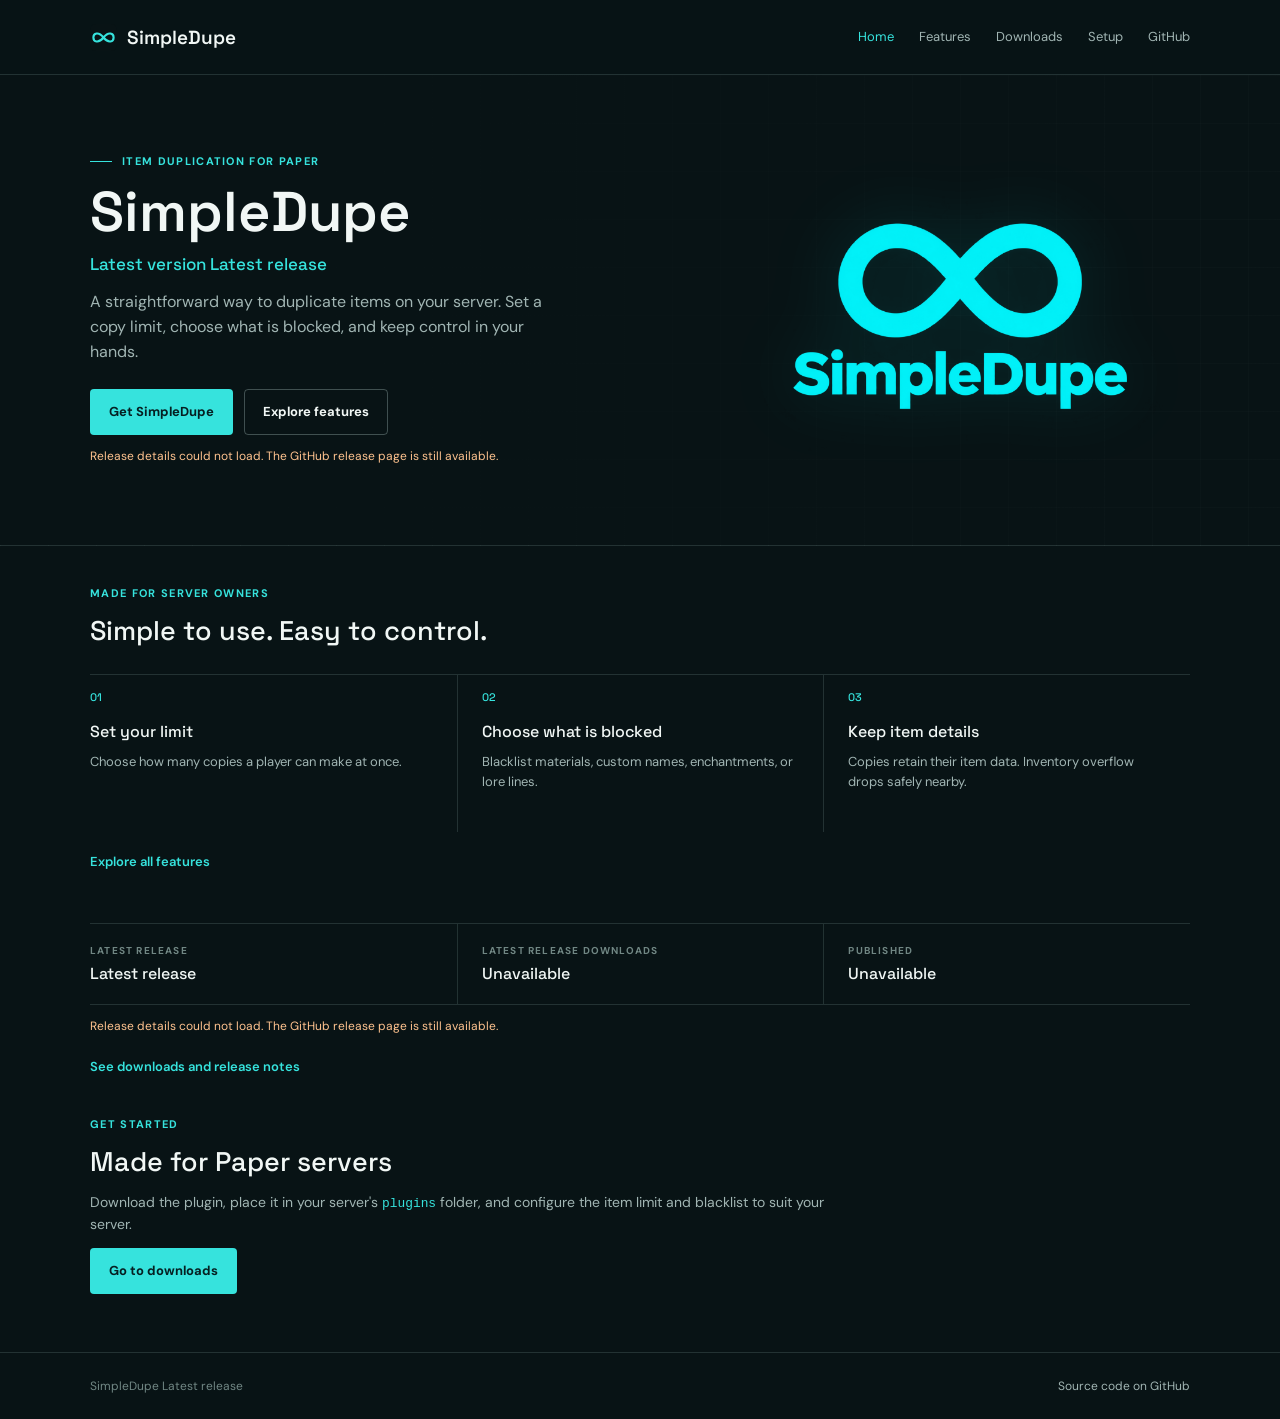
==== website/index.html @ 4b4e426a "Website" ====
<!doctype html>
<html lang="en">
<head>
  <meta charset="utf-8">
  <meta name="viewport" content="width=device-width, initial-scale=1">
  <meta name="theme-color" content="#081315">
  <meta name="description" content="SimpleDupe is a configurable Paper plugin for duplicating items with limits and detailed blacklists.">
  <title>SimpleDupe | Item duplication for Paper</title>
  <link rel="icon" type="image/svg+xml" href="favicon.svg">
  <link rel="preconnect" href="https://fonts.googleapis.com">
  <link rel="preconnect" href="https://fonts.gstatic.com" crossorigin>
  <link href="https://fonts.googleapis.com/css2?family=DM+Sans:wght@400;500;600;700&family=Space+Grotesk:wght@400;500;600;700&display=swap" rel="stylesheet">
  <link rel="stylesheet" href="styles.css">
</head>
<body>
  <header class="site-header">
    <nav class="site-nav container" aria-label="Main navigation">
      <a class="brand" href="index.html" aria-label="SimpleDupe home"><img class="brand-icon" src="favicon.svg" alt=""><span>SimpleDupe</span></a>
      <div class="nav-links">
        <a href="index.html" aria-current="page">Home</a>
        <a href="features.html">Features</a>
        <a href="download.html">Downloads</a>
        <a href="setup.html">Setup</a>
        <a href="https://github.com/skitmc/SimpleDupe" target="_blank" rel="noopener noreferrer">GitHub</a>
      </div>
    </nav>
  </header>

  <main>
    <section class="home-hero">
      <span class="shooting-star star-one" aria-hidden="true"></span>
      <span class="shooting-star star-two" aria-hidden="true"></span>
      <span class="shooting-star star-three" aria-hidden="true"></span>
      <div class="hero-inner container">
        <div class="hero-copy">
          <p class="eyebrow">Item duplication for Paper</p>
          <h1>SimpleDupe</h1>
          <p class="release-version">Latest version <span data-release-version>Loading...</span></p>
          <p class="hero-lede">A straightforward way to duplicate items on your server. Set a copy limit, choose what is blocked, and keep control in your hands.</p>
          <div class="hero-actions">
            <a class="button button-primary" href="download.html">Get SimpleDupe</a>
            <a class="button button-secondary" href="features.html">Explore features</a>
          </div>
          <p class="release-status" data-release-status role="status" aria-live="polite">Loading release details...</p>
        </div>
        <img class="hero-art" src="../assets/simpledupe-logo.png" alt="SimpleDupe cyan infinity logo">
      </div>
    </section>

    <section class="home-highlights container" aria-labelledby="highlights-title">
      <div class="section-heading">
        <p class="section-kicker">Made for server owners</p>
        <h2 id="highlights-title">Simple to use. Easy to control.</h2>
      </div>
      <div class="feature-grid">
        <article class="feature">
          <span class="feature-index">01</span>
          <h3>Set your limit</h3>
          <p>Choose how many copies a player can make at once.</p>
        </article>
        <article class="feature">
          <span class="feature-index">02</span>
          <h3>Choose what is blocked</h3>
          <p>Blacklist materials, custom names, enchantments, or lore lines.</p>
        </article>
        <article class="feature">
          <span class="feature-index">03</span>
          <h3>Keep item details</h3>
          <p>Copies retain their item data. Inventory overflow drops safely nearby.</p>
        </article>
      </div>
      <a class="inline-link" href="features.html">Explore all features</a>
    </section>

    <section class="container" aria-label="Latest release overview">
      <div class="metrics">
        <div class="metric"><span class="metric-label">Latest release</span><span class="metric-value" data-release-version>Loading...</span></div>
        <div class="metric"><span class="metric-label">Latest release downloads</span><span class="metric-value" data-release-downloads>Loading...</span></div>
        <div class="metric"><span class="metric-label">Published</span><span class="metric-value" data-release-date>Loading...</span></div>
      </div>
      <p class="release-status" data-release-status role="status" aria-live="polite">Loading release details...</p>
      <a class="inline-link" href="download.html">See downloads and release notes</a>
    </section>

    <section class="content-section container">
      <p class="section-kicker">Get started</p>
      <h2>Made for Paper servers</h2>
      <div class="content-copy"><p>Download the plugin, place it in your server's <code>plugins</code> folder, and configure the item limit and blacklist to suit your server.</p></div>
      <a class="button button-primary" href="download.html">Go to downloads</a>
    </section>
  </main>

  <footer class="site-footer">
    <div class="footer-inner container"><span>SimpleDupe <span data-release-version>Latest release</span></span><a href="https://github.com/skitmc/SimpleDupe" target="_blank" rel="noopener noreferrer">Source code on GitHub</a></div>
  </footer>
  <script src="site.js" defer></script>
</body>
</html>
---- website/styles.css ----
:root {
  color-scheme: dark;
  --night: #081315;
  --surface: #0d1c1f;
  --ink: #f1f7f5;
  --muted: #a1b5b3;
  --faint: #718784;
  --cyan: #36e3dd;
  --rule: rgba(188, 225, 222, .15);
  --display: "Space Grotesk", "Avenir Next", sans-serif;
  --body: "DM Sans", "Avenir Next", sans-serif;
}

* { box-sizing: border-box; }
html { scroll-behavior: smooth; }
body {
  margin: 0;
  background: var(--night);
  color: var(--ink);
  font: 16px/1.55 var(--body);
}
a { color: inherit; }
.container { width: min(1100px, calc(100% - 48px)); margin-inline: auto; }
h1, h2, h3, p { margin-top: 0; }
h1, h2, h3 { font-family: var(--display); }

.site-header {
  position: relative;
  z-index: 2;
  border-bottom: 1px solid var(--rule);
  background: rgba(8, 19, 21, .96);
}
.site-nav {
  min-height: 74px;
  display: flex;
  align-items: center;
  justify-content: space-between;
  gap: 24px;
}
.brand {
  display: inline-flex;
  align-items: center;
  gap: 10px;
  flex: 0 0 auto;
  font: 600 19px/1 var(--display);
  text-decoration: none;
}
.brand-icon { width: 27px; height: 27px; display: block; }
.nav-links { display: flex; align-items: center; gap: 25px; }
.nav-links a {
  padding-block: 8px;
  color: var(--muted);
  font-size: 13px;
  text-decoration: none;
  transition: color .18s ease;
}
.nav-links a:hover, .nav-links a:focus-visible, .nav-links a[aria-current="page"] { color: var(--cyan); }

.home-hero {
  position: relative;
  overflow: hidden;
  border-bottom: 1px solid var(--rule);
  background-color: var(--night);
  background-image:
    linear-gradient(rgba(180, 223, 219, .035) 1px, transparent 1px),
    linear-gradient(90deg, rgba(180, 223, 219, .035) 1px, transparent 1px);
  background-size: 48px 48px;
}
.home-hero::after {
  position: absolute;
  inset: 0;
  z-index: 0;
  content: "";
  pointer-events: none;
  background: linear-gradient(90deg, var(--night) 0%, rgba(8, 19, 21, .94) 42%, rgba(8, 19, 21, .48) 100%);
}
.hero-inner {
  position: relative;
  z-index: 1;
  min-height: 470px;
  display: grid;
  grid-template-columns: 1.05fr .95fr;
  align-items: center;
  gap: 36px;
  padding-block: 54px;
}
.hero-copy { position: relative; z-index: 1; max-width: 570px; }
.eyebrow, .section-kicker {
  display: flex;
  align-items: center;
  gap: 10px;
  margin: 0 0 13px;
  color: var(--cyan);
  font-size: 11px;
  font-weight: 700;
  letter-spacing: .12em;
  text-transform: uppercase;
}
.eyebrow::before { width: 22px; height: 1px; background: var(--cyan); content: ""; }
h1 { margin-bottom: 12px; font-size: 56px; font-weight: 600; line-height: 1.04; }
.hero-lede { max-width: 470px; margin-bottom: 25px; color: var(--muted); font-size: 16px; }
.release-version { margin: 0 0 15px; color: var(--cyan); font: 500 17px/1.3 var(--display); }
.hero-actions { display: flex; flex-wrap: wrap; gap: 11px; }
.hero-art {
  position: relative;
  z-index: 1;
  width: min(100%, 460px);
  height: auto;
  display: block;
  justify-self: end;
  filter: drop-shadow(0 0 34px rgba(0, 222, 219, .15));
}

.shooting-star {
  position: absolute;
  z-index: 0;
  width: 110px;
  height: 2px;
  border-radius: 2px;
  opacity: 0;
  pointer-events: none;
  background: linear-gradient(90deg, transparent, rgba(54, 227, 221, .12), var(--cyan));
  box-shadow: 0 0 8px rgba(54, 227, 221, .75);
  transform: rotate(-35deg);
  animation: shoot 7.5s linear infinite;
}
.shooting-star::after {
  position: absolute;
  top: -2px;
  right: -2px;
  width: 6px;
  height: 6px;
  border-radius: 50%;
  content: "";
  background: #e3fffc;
  box-shadow: 0 0 11px 2px var(--cyan);
}
.star-one { top: 16%; right: 6%; animation-delay: .5s; }
.star-two { top: 58%; right: 34%; width: 76px; animation-delay: 3.1s; animation-duration: 9s; }
.star-three { top: 82%; right: 13%; width: 88px; animation-delay: 5.3s; animation-duration: 8s; }
@keyframes shoot {
  0%, 64%, 100% { opacity: 0; transform: translate3d(28px, -18px, 0) rotate(-35deg); }
  68% { opacity: .9; }
  76% { opacity: 0; transform: translate3d(-100px, 65px, 0) rotate(-35deg); }
}

.button {
  min-height: 46px;
  display: inline-flex;
  align-items: center;
  justify-content: center;
  padding: 0 18px;
  border: 1px solid transparent;
  border-radius: 4px;
  font-size: 13px;
  font-weight: 700;
  text-decoration: none;
  transition: background .18s ease, border-color .18s ease, transform .18s ease;
}
.button:hover { transform: translateY(-2px); }
.button-primary { background: var(--cyan); color: #062022; }
.button-primary:hover { background: #75f3ec; }
.button-secondary { border-color: rgba(207, 238, 234, .28); color: var(--ink); }
.button-secondary:hover { border-color: var(--cyan); }
.release-status { min-height: 20px; margin: 12px 0 0; color: var(--faint); font-size: 12px; }
.release-status[data-state="error"] { color: #ffc38f; }

.home-highlights { padding-block: 39px 49px; }
.section-heading { max-width: 650px; margin-bottom: 27px; }
.section-heading h2, .page-intro h1 { margin-bottom: 0; }
h2 { margin-bottom: 20px; font-size: 27px; font-weight: 500; line-height: 1.2; }
.feature-grid { display: grid; grid-template-columns: repeat(3, minmax(0, 1fr)); }
.feature {
  min-height: 158px;
  padding: 17px 24px 0 0;
  border-top: 1px solid var(--rule);
}
.feature + .feature { padding-left: 24px; border-left: 1px solid var(--rule); }
.feature-index { display: block; margin-bottom: 17px; color: var(--cyan); font: 500 11px/1 var(--display); }
.feature h3 { margin-bottom: 7px; font-size: 16px; font-weight: 500; }
.feature p { margin: 0; color: var(--muted); font-size: 13px; }
.inline-link { display: inline-block; margin-top: 20px; color: var(--cyan); font-size: 13px; font-weight: 600; text-decoration: none; }
.inline-link:hover { text-decoration: underline; }

.metrics { display: grid; grid-template-columns: repeat(3, 1fr); border-block: 1px solid var(--rule); }
.metric { padding: 19px 24px 19px 0; }
.metric + .metric { padding-left: 24px; border-left: 1px solid var(--rule); }
.metric-label { display: block; margin-bottom: 5px; color: var(--faint); font-size: 10px; font-weight: 700; letter-spacing: .12em; text-transform: uppercase; }
.metric-value { display: block; color: var(--ink); font: 500 16px/1.3 var(--display); }

.page-intro { padding-block: 56px 32px; border-bottom: 1px solid var(--rule); }
.page-intro h1 { margin-bottom: 12px; font-size: 42px; }
.page-intro p:last-child { max-width: 680px; margin-bottom: 0; color: var(--muted); }
.content-section { padding-block: 38px 58px; }
.content-section + .content-section { border-top: 1px solid var(--rule); }
.content-section h2 { margin-bottom: 13px; }
.content-copy { max-width: 760px; color: var(--muted); font-size: 14px; }
.content-copy p { margin-bottom: 13px; }
.content-copy strong { color: var(--ink); font-weight: 600; }

.download-layout { display: grid; grid-template-columns: 1fr .85fr; gap: 72px; align-items: start; }
.download-copy h2 { margin-bottom: 10px; }
.download-copy > p:not(.section-kicker) { max-width: 460px; color: var(--muted); font-size: 14px; }
.release-facts { margin: 8px 0 0; }
.fact { display: flex; align-items: baseline; justify-content: space-between; gap: 18px; padding: 12px 0; border-top: 1px solid var(--rule); }
.fact:last-child { border-bottom: 1px solid var(--rule); }
.fact-label { color: var(--faint); font-size: 10px; font-weight: 700; letter-spacing: .11em; text-transform: uppercase; }
.fact-value { color: var(--ink); font: 500 14px/1.3 var(--display); text-align: right; }
.release-notes { max-width: 760px; color: #c5d3d1; font-size: 14px; }
.release-notes h3 { margin: 22px 0 8px; color: var(--ink); font-size: 16px; font-weight: 600; }
.release-notes p { margin: 0 0 12px; }
.release-notes ul { margin: 0 0 16px; padding-left: 19px; }
.release-notes li { margin: 5px 0; padding-left: 3px; }
.release-notes-empty { color: var(--muted); }

.data-table { width: 100%; border-collapse: collapse; text-align: left; }
.data-table th, .data-table td { padding: 13px 16px 13px 0; border-top: 1px solid var(--rule); vertical-align: top; }
.data-table th { width: 29%; color: var(--ink); font: 500 14px/1.4 var(--display); }
.data-table td { color: var(--muted); font-size: 13px; }
code, pre { font-family: "SFMono-Regular", Consolas, monospace; }
code { color: var(--cyan); font-size: .92em; }
pre {
  overflow-x: auto;
  margin: 18px 0 0;
  padding: 19px 21px;
  border: 1px solid var(--rule);
  border-radius: 4px;
  background: #060e10;
  color: #c5d3d1;
  font-size: 12px;
  line-height: 1.7;
  tab-size: 2;
}

.site-footer { margin-top: 0; border-top: 1px solid var(--rule); color: var(--faint); font-size: 12px; }
.footer-inner { min-height: 66px; display: flex; align-items: center; justify-content: space-between; gap: 18px; }
.footer-inner a { color: var(--muted); text-decoration: none; }
.footer-inner a:hover { color: var(--cyan); }

@media (max-width: 760px) {
  .container { width: min(100% - 36px, 600px); }
  .site-nav { min-height: 66px; }
  .nav-links { gap: 15px; }
  .nav-links a { font-size: 12px; }
  .hero-inner { min-height: 0; grid-template-columns: 1fr; gap: 10px; padding-block: 44px 30px; }
  h1 { font-size: 46px; }
  .hero-art { width: min(100%, 340px); justify-self: center; margin-top: 2px; }
  .star-two { right: 18%; }
  .home-highlights { padding-block: 37px 43px; }
  .feature-grid { grid-template-columns: 1fr; }
  .feature, .feature + .feature { min-height: 0; padding: 15px 0; border-left: 0; }
  .feature-index { margin-bottom: 9px; }
  .metrics { grid-template-columns: 1fr; }
  .metric, .metric + .metric { display: flex; justify-content: space-between; gap: 12px; padding: 12px 0; border-left: 0; }
  .metric + .metric { border-top: 1px solid var(--rule); }
  .metric-label { margin: 0; }
  .metric-value { text-align: right; }
  .page-intro { padding-block: 42px 25px; }
  .page-intro h1 { font-size: 36px; }
  .download-layout { grid-template-columns: 1fr; gap: 25px; }
  .content-section { padding-block: 30px 42px; }
}
@media (max-width: 480px) {
  .container { width: calc(100% - 32px); }
  .site-nav { flex-wrap: wrap; justify-content: center; padding-block: 13px; }
  .brand { width: 100%; justify-content: center; }
  .nav-links { width: 100%; justify-content: center; flex-wrap: wrap; gap: 8px 17px; }
  .nav-links a { padding-block: 3px; font-size: 11px; }
  h1 { font-size: 40px; }
  .hero-actions { align-items: stretch; flex-direction: column; }
  .button { width: 100%; }
  .data-table th { width: 37%; }
  .data-table th, .data-table td { padding-right: 9px; font-size: 12px; }
  .footer-inner { align-items: flex-start; flex-direction: column; justify-content: center; padding-block: 15px; }
}
@media (prefers-reduced-motion: reduce) {
  *, *::before, *::after { scroll-behavior: auto !important; animation-duration: .01ms !important; animation-iteration-count: 1 !important; transition-duration: .01ms !important; }
}
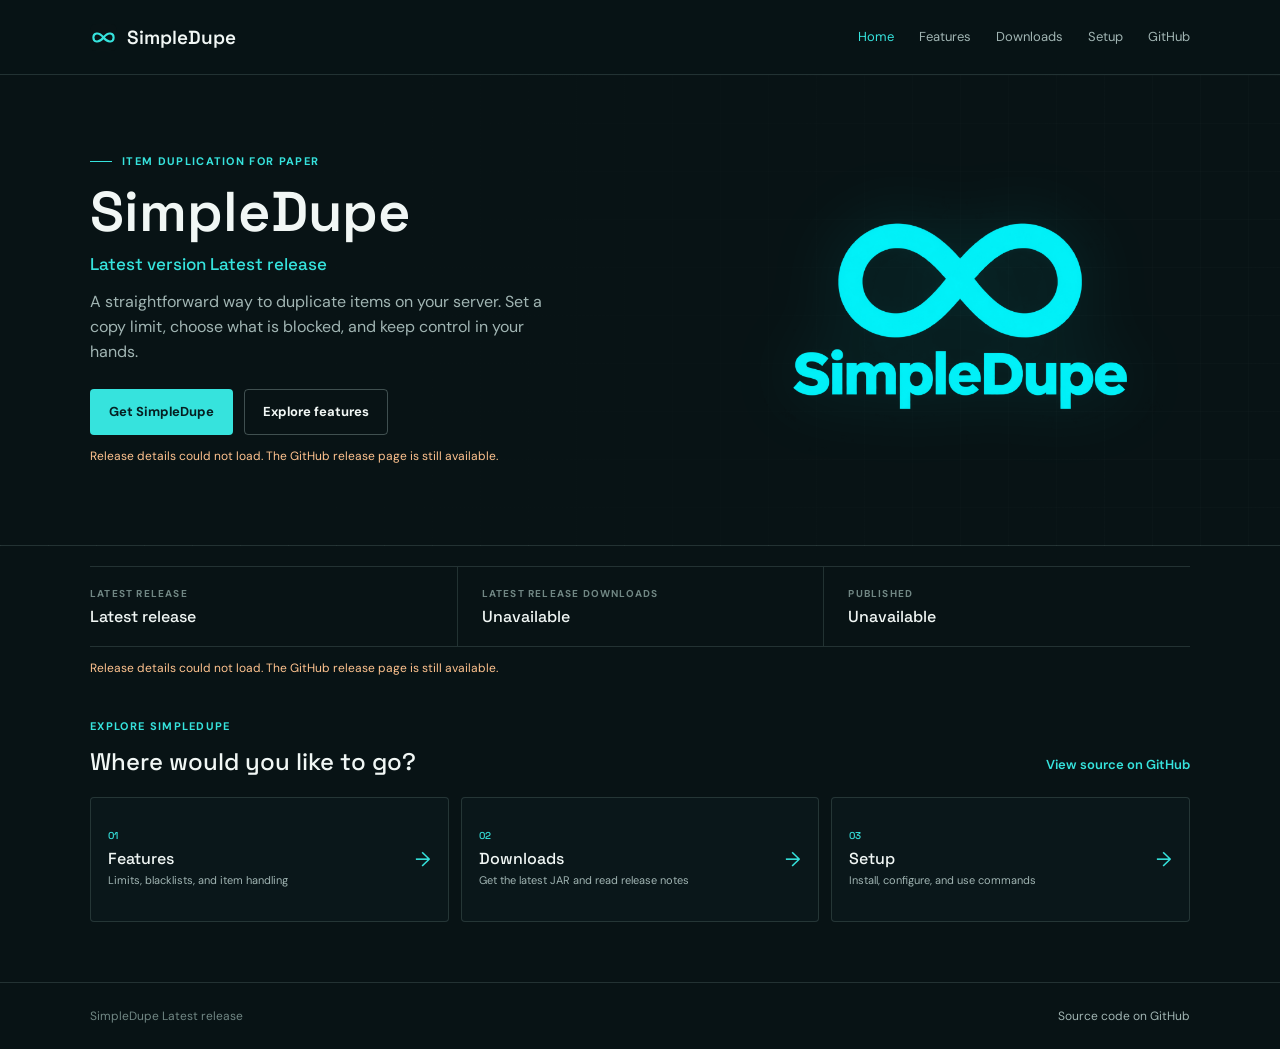
==== commit c382ae98: "Website 1.0.0" ====
--- a/website/index.html
+++ b/website/index.html
@@ -5,7 +5,7 @@
   <meta name="viewport" content="width=device-width, initial-scale=1">
   <meta name="theme-color" content="#081315">
   <meta name="description" content="SimpleDupe is a configurable Paper plugin for duplicating items with limits and detailed blacklists.">
-  <title>SimpleDupe | Item duplication for Paper</title>
+  <title>SimpleDupe | Hub</title>
   <link rel="icon" type="image/svg+xml" href="favicon.svg">
   <link rel="preconnect" href="https://fonts.googleapis.com">
   <link rel="preconnect" href="https://fonts.gstatic.com" crossorigin>
@@ -47,46 +47,37 @@
       </div>
     </section>
 
-    <section class="home-highlights container" aria-labelledby="highlights-title">
-      <div class="section-heading">
-        <p class="section-kicker">Made for server owners</p>
-        <h2 id="highlights-title">Simple to use. Easy to control.</h2>
-      </div>
-      <div class="feature-grid">
-        <article class="feature">
-          <span class="feature-index">01</span>
-          <h3>Set your limit</h3>
-          <p>Choose how many copies a player can make at once.</p>
-        </article>
-        <article class="feature">
-          <span class="feature-index">02</span>
-          <h3>Choose what is blocked</h3>
-          <p>Blacklist materials, custom names, enchantments, or lore lines.</p>
-        </article>
-        <article class="feature">
-          <span class="feature-index">03</span>
-          <h3>Keep item details</h3>
-          <p>Copies retain their item data. Inventory overflow drops safely nearby.</p>
-        </article>
-      </div>
-      <a class="inline-link" href="features.html">Explore all features</a>
-    </section>
-
-    <section class="container" aria-label="Latest release overview">
+    <section class="container release-bar" aria-label="Latest release overview">
       <div class="metrics">
         <div class="metric"><span class="metric-label">Latest release</span><span class="metric-value" data-release-version>Loading...</span></div>
         <div class="metric"><span class="metric-label">Latest release downloads</span><span class="metric-value" data-release-downloads>Loading...</span></div>
         <div class="metric"><span class="metric-label">Published</span><span class="metric-value" data-release-date>Loading...</span></div>
       </div>
       <p class="release-status" data-release-status role="status" aria-live="polite">Loading release details...</p>
-      <a class="inline-link" href="download.html">See downloads and release notes</a>
     </section>
 
-    <section class="content-section container">
-      <p class="section-kicker">Get started</p>
-      <h2>Made for Paper servers</h2>
-      <div class="content-copy"><p>Download the plugin, place it in your server's <code>plugins</code> folder, and configure the item limit and blacklist to suit your server.</p></div>
-      <a class="button button-primary" href="download.html">Go to downloads</a>
+    <section class="hub-section container" aria-labelledby="hub-title">
+      <div class="hub-heading">
+        <div>
+          <p class="section-kicker">Explore SimpleDupe</p>
+          <h2 id="hub-title">Where would you like to go?</h2>
+        </div>
+        <a class="inline-link" href="https://github.com/skitmc/SimpleDupe" target="_blank" rel="noopener noreferrer">View source on GitHub</a>
+      </div>
+      <nav class="hub-grid" aria-label="SimpleDupe pages">
+        <a class="hub-link" href="features.html">
+          <span><span class="hub-index">01</span><strong>Features</strong><small>Limits, blacklists, and item handling</small></span>
+          <span class="hub-arrow" aria-hidden="true">&rarr;</span>
+        </a>
+        <a class="hub-link" href="download.html">
+          <span><span class="hub-index">02</span><strong>Downloads</strong><small>Get the latest JAR and read release notes</small></span>
+          <span class="hub-arrow" aria-hidden="true">&rarr;</span>
+        </a>
+        <a class="hub-link" href="setup.html">
+          <span><span class="hub-index">03</span><strong>Setup</strong><small>Install, configure, and use commands</small></span>
+          <span class="hub-arrow" aria-hidden="true">&rarr;</span>
+        </a>
+      </nav>
     </section>
   </main>
 
--- a/website/styles.css
+++ b/website/styles.css
@@ -187,6 +187,30 @@
 .metric + .metric { padding-left: 24px; border-left: 1px solid var(--rule); }
 .metric-label { display: block; margin-bottom: 5px; color: var(--faint); font-size: 10px; font-weight: 700; letter-spacing: .12em; text-transform: uppercase; }
 .metric-value { display: block; color: var(--ink); font: 500 16px/1.3 var(--display); }
+.release-bar { padding-top: 20px; }
+.hub-section { padding-block: 39px 60px; }
+.hub-heading { display: flex; align-items: end; justify-content: space-between; gap: 20px; margin-bottom: 20px; }
+.hub-heading h2 { margin: 0; font-size: 24px; }
+.hub-heading .inline-link { flex: 0 0 auto; margin: 0 0 2px; }
+.hub-grid { display: grid; grid-template-columns: repeat(3, minmax(0, 1fr)); gap: 12px; }
+.hub-link {
+  min-height: 125px;
+  display: flex;
+  align-items: center;
+  justify-content: space-between;
+  gap: 12px;
+  padding: 17px;
+  border: 1px solid var(--rule);
+  border-radius: 4px;
+  background: rgba(13, 28, 31, .56);
+  text-decoration: none;
+  transition: border-color .18s ease, background .18s ease, transform .18s ease;
+}
+.hub-link:hover, .hub-link:focus-visible { transform: translateY(-2px); border-color: var(--cyan); background: var(--surface); }
+.hub-index { display: block; margin-bottom: 8px; color: var(--cyan); font: 500 10px/1 var(--display); }
+.hub-link strong { display: block; margin-bottom: 3px; font: 500 16px/1.3 var(--display); }
+.hub-link small { display: block; color: var(--muted); font-size: 11px; line-height: 1.4; }
+.hub-arrow { flex: 0 0 auto; color: var(--cyan); font-size: 20px; }
 
 .page-intro { padding-block: 56px 32px; border-bottom: 1px solid var(--rule); }
 .page-intro h1 { margin-bottom: 12px; font-size: 42px; }
@@ -255,6 +279,10 @@
   .metric + .metric { border-top: 1px solid var(--rule); }
   .metric-label { margin: 0; }
   .metric-value { text-align: right; }
+  .hub-section { padding-block: 30px 42px; }
+  .hub-heading { align-items: flex-start; flex-direction: column; gap: 9px; }
+  .hub-grid { grid-template-columns: 1fr; }
+  .hub-link { min-height: 86px; padding: 14px 16px; }
   .page-intro { padding-block: 42px 25px; }
   .page-intro h1 { font-size: 36px; }
   .download-layout { grid-template-columns: 1fr; gap: 25px; }
